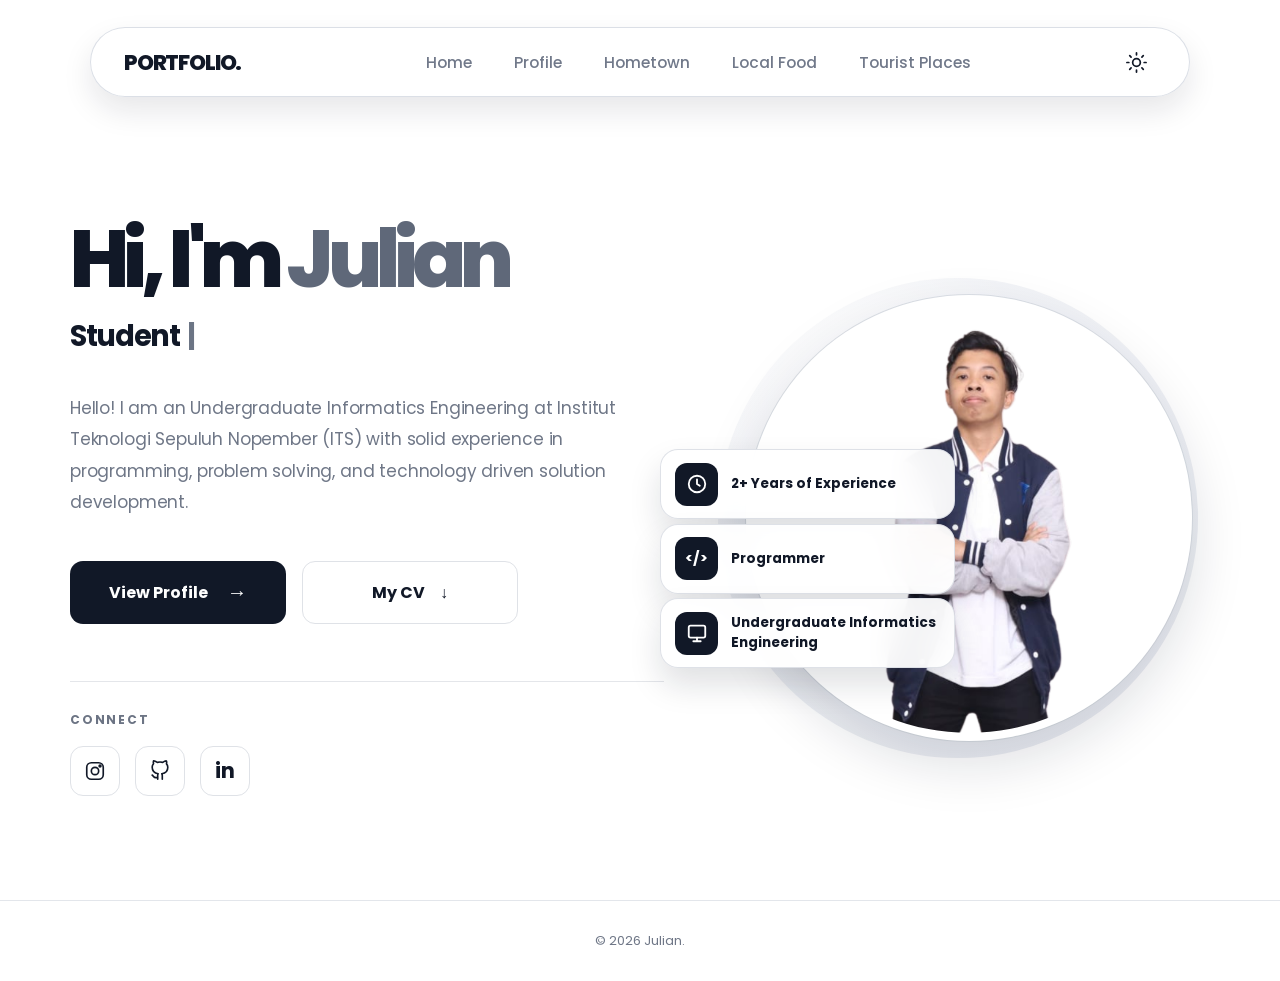
==== semester-3/pweb/quiz1/index.html @ 06d3823d "rev: delete folder" ====
<!DOCTYPE html>
<html lang="id">
<head>
    <meta charset="UTF-8">
    <meta name="viewport" content="width=device-width, initial-scale=1.0">
    <title>Julian | Homepage</title>
    <link rel="preconnect" href="https://fonts.googleapis.com">
    <link rel="preconnect" href="https://fonts.gstatic.com" crossorigin>
    <link href="https://fonts.googleapis.com/css2?family=Poppins:wght@400;500;600;700;800&display=swap" rel="stylesheet">
    <link rel="stylesheet" href="style.css">
</head>

<body>

<header class="site-header">
    <nav class="navbar">
        <a href="/quiz1/" class="brand">PORTFOLIO.</a>

        <div class="nav-links" id="navLinks">
            <a href="index.html" class="nav-link">Home</a>
            <a href="profile.html" class="nav-link">Profile</a>
            <a href="hometown.html" class="nav-link">Hometown</a>
            <a href="food.html" class="nav-link">Local Food</a>
            <a href="tourist.html" class="nav-link">Tourist Places</a>
        </div>

        <button class="theme-button" id="themeButton" aria-label="Ubah tema">
            <svg class="sun-icon" viewBox="0 0 24 24">
                <circle cx="12" cy="12" r="4"></circle>
                <path d="M12 2v2M12 20v2M4.93 4.93l1.42 1.42M17.65 17.65l1.42 1.42M2 12h2M20 12h2M4.93 19.07l1.42-1.42M17.65 6.35l1.42-1.42"></path>
            </svg>
        </button>

        <button class="hamburger" id="hamburger" aria-label="Buka menu">
            <span></span>
            <span></span>
            <span></span>
        </button>
    </nav>
</header>

<main>
    <section class="hero" id="home">
        <div class="hero-inner">
            <div class="hero-copy">
                <h1>
                    Hi, I'm <span>Julian</span>
                </h1>

                <div class="role-line">
                    <span id="typedRole"></span>
                    <span class="typing-cursor">|</span>
                </div>

                <p class="intro">
                    Hello! I am an Undergraduate Informatics Engineering at Institut Teknologi Sepuluh Nopember (ITS)
                    with solid experience in programming, problem solving, and technology driven solution development.
                </p>

                <div class="hero-actions">
                    <a href="profile.html" class="button primary">
                        <span>View Profile</span>
                        <span class="arrow">→</span>
                    </a>

                    <a href="https://drive.google.com/uc?export=download&id=1YQqfUahk7hrCaoN_8ORYMqxEIJFrypix" class="button secondary">
                        <span>My CV</span>
                        <span>↓</span>
                    </a>

                </div>
                <div class="connect">
                    <div class="connect-line"></div>
                    <p>CONNECT</p>
                    <div class="socials">
                        <a href="https://instagram.com/juliandc__"
                           aria-label="Instagram"
                           class="social">
                            <svg viewBox="0 0 24 24">
                                <rect x="3" y="3" width="18" height="18" rx="5"></rect>
                                <circle cx="12" cy="12" r="4"></circle>
                                <circle cx="17.5" cy="6.5" r="1"></circle>
                            </svg>
                        </a>

                        <a href="https://github.com/juliandacp"
                           aria-label="GitHub"
                           class="social">
                            <svg viewBox="0 0 24 24">
                                <path d="M9 19c-4 1.3-4-2-5.5-2.5M14.5 21v-3.5c0-1 .1-1.5-.5-2.5 3.2-.35 6.5-1.55 6.5-7a5.45 5.45 0 0 0-1.45-3.8A5.05 5.05 0 0 0 19 1.1S17.8.7 15 2.55a13.6 13.6 0 0 0-6 0C6.2.7 5 .95 5 .95a5.05 5.05 0 0 0-.05 3.1A5.45 5.45 0 0 0 3.5 8c0 5.4 3.3 6.6 6.5 7-.6.8-.6 1.5-.5 2.5V21"></path>
                            </svg>
                        </a>

                        <a href="https:/linkedin.com/in/juliandacp"
                           aria-label="LinkedIn"
                           class="social linkedin">in
                        </a>
                    </div>
                </div>
            </div>

            <div class="hero-art">
                <div class="glow-circle"></div>
                <div class="portrait-ring">
                    <img src="assets/profile.png" alt="Julianda Caesar Prakoso">
                </div>

                <div class="floating-info info-one">
                    <div class="info-icon clock">
                        <svg viewBox="0 0 24 24">
                            <circle cx="12" cy="12" r="9"></circle>
                            <path d="M12 7v5l3 2"></path>
                        </svg>
                    </div>
                    <span> 2+ Years of Experience </span>
                </div>

                <div class="floating-info info-two">
                    <div class="info-icon code"> &lt;/&gt; </div>
                    <span> Programmer </span>
                </div>

                <div class="floating-info info-three">
                    <div class="info-icon monitor">
                        <svg viewBox="0 0 24 24">
                            <rect x="3" y="4" width="18" height="13" rx="2"></rect>
                            <path d="M8 21h8M12 17v4"></path>
                        </svg>
                    </div>
                    <span> Undergraduate Informatics Engineering </span>
                </div>
            </div>
        </div>
    </section>
</main>

<footer>
    © <span id="year"></span> Julian.
</footer>

<script src="script.js"></script>

</body>
</html>
---- semester-3/pweb/quiz1/style.css ----
* {
    margin: 0;
    padding: 0;
    box-sizing: border-box;
}

:root {
    --bg: #ffffff;
    --text: #111827;
    --muted: #6f7787;
    --soft: #f7f8fa;
    --border: #e3e6eb;
    --nav-bg: rgba(255, 255, 255, 0.9);
    --shadow: 0 18px 38px rgba(15, 23, 42, 0.12);
}

body.dark {
    --bg: #090d18;
    --text: #f4f6fb;
    --muted: #a1a9ba;
    --soft: #101727;
    --border: #263149;
    --nav-bg: rgba(15, 23, 42, 0.9);
}

html {
    scroll-behavior: smooth;
    font-size: 62.5%;
}

body {
    min-width: 320px;
    overflow-x: hidden;
    background: var(--bg);
    color: var(--text);
    font-family: "Poppins", sans-serif;
    font-size: 1.6rem;
}

a {
    color: inherit;
    text-decoration: none;
}

button {
    font-family: inherit;
}

/* Navbar */
.site-header {
    position: fixed;
    top: 0;
    left: 0;
    z-index: 9999;
    width: 100%;
    padding-top: 2.7rem;
}

.site-header::before {
    content: "";
    position: absolute;
    top: 0;
    left: 0;
    width: 100%;
    height: 90px;
    background: var(--bg);
    z-index: -1;
}

.navbar {
    width: min(1100px, calc(100% - 80px));
    height: 70px;
    margin: auto;
    padding: 0 33px;
    display: flex;
    align-items: center;
    justify-content: space-between;
    background: var(--nav-bg);
    border: 1px solid rgba(218, 222, 229, 0.95);
    border-radius: 40px;
    box-shadow: 0 14px 30px rgba(15, 23, 42, 0.1);
    backdrop-filter: blur(16px);
}

body.dark .navbar {
    border-color: var(--border);
}

.brand {
    font-size: 2.15rem;
    font-weight: 800;
    letter-spacing: -0.055em;
}

.nav-links {
    display: flex;
    align-items: center;
    gap: 4.2rem;
    margin-left: 4rem;
}

.nav-link {
    position: relative;
    color: #71798a;
    font-size: 1.55rem;
    font-weight: 500;

    transition: 0.25s ease;
}

.nav-link:hover,
.nav-link.active {
    color: var(--text);
    font-weight: 700;
}

.theme-button {
    width: 40px;
    height: 40px;
    display: grid;
    place-items: center;
    border: 0;
    background: transparent;
    color: var(--text);

    cursor: pointer;
}

.theme-button svg {
    width: 23px;
    height: 23px;
    fill: none;
    stroke: currentColor;
    stroke-width: 1.8;
    stroke-linecap: round;
}

.hamburger {
    display: none;
    width: 40px;
    height: 40px;
    padding: 8px;
    background: transparent;
    border: 0;

    cursor: pointer;
}

.hamburger span {
    display: block;
    height: 2px;
    margin: 5px 0;
    background: var(--text);
    border-radius: 2px;
}

/* Hero */
.hero {
    min-height: 100vh;
    padding-top: 13.5rem;
    display: flex;
    align-items: center;
}

.hero-inner {
    width: min(1280px, calc(100% - 80px));
    min-height: 650px;

    margin: 0 auto;

    display: grid;
    grid-template-columns: 52% 48%;
    align-items: center;
}

.hero-copy {
    position: relative;
    z-index: 5;

    padding-left: 30px;
    margin-top: -2rem;
}

.hero-copy h1 {
    font-size: clamp(5.7rem, 6.4vw, 8rem);
    line-height: 1.02;
    letter-spacing: -0.075em;
    font-weight: 800;
    white-space: nowrap;
}

.hero-copy h1 span {
    color: #5f6879;
}

.role-line {
    min-height: 4.7rem;
    margin-top: 1.8rem;
    font-size: 2.9rem;
    line-height: 1.2;
    font-weight: 700;
    letter-spacing: -0.045em;
}

.typing-cursor {
    margin-left: 2px;
    color: #6c7585;
    animation: blink 0.75s steps(1) infinite;
}

@keyframes blink {
    50% {
        opacity: 0;
    }
}

.intro {
    max-width: 610px;
    margin-top: 2.7rem;
    color: var(--muted);
    font-size: 1.7rem;
    line-height: 1.85;
    letter-spacing: -0.01em;
}

.hero-actions {
    display: flex;
    gap: 1.6rem;
    margin-top: 4.2rem;
}

.button {
    min-width: 216px;
    height: 63px;
    padding: 0 29px;
    display: inline-flex;
    align-items: center;
    justify-content: center;
    gap: 15px;
    border-radius: 13px;
    font-size: 1.6rem;
    font-weight: 700;
    transition:
        transform 0.25s ease,
        box-shadow 0.25s ease,
        background 0.25s ease;
}

.button:hover {
    transform: translateY(-3px);
    box-shadow: var(--shadow);
}

.button.primary {
    color: #ffffff;
    background: #111827;
}

body.dark .button.primary {
    color: #111827;
    background: #ffffff;
}

.button.secondary {
    color: var(--text);
    background: var(--bg);
    border: 1px solid #dfe2e7;
}

body.dark .button.secondary {
    border-color: var(--border);
}

.arrow {
    margin-left: 4px;
    font-size: 2rem;
    font-weight: 400;
}

/* Social */
.connect {
    width: 595px;
    max-width: 100%;
    margin-top: 5.7rem;
}

.connect-line {
    height: 1px;
    margin-bottom: 2.9rem;
    background: #e4e6ea;
}

body.dark .connect-line {
    background: var(--border);
}

.connect p {
    color: #6c7484;
    font-size: 1.2rem;
    font-weight: 700;
    letter-spacing: 0.15em;
}

.socials {
    display: flex;
    gap: 1.5rem;
    margin-top: 1.7rem;
}

.social {
    width: 50px;
    height: 50px;
    display: grid;
    place-items: center;
    color: var(--text);
    border: 1px solid #dfe2e7;
    border-radius: 13px;
    transition: 0.25s ease;
}

body.dark .social {
    border-color: var(--border);
}

.social:hover {
    color: #ffffff;
    background: #111827;
    transform: translateY(-3px);
}

body.dark .social:hover {
    color: #111827;
    background: #ffffff;
}

.social svg {
    width: 22px;
    height: 22px;
    fill: none;
    stroke: currentColor;
    stroke-width: 1.8;
    stroke-linecap: round;
    stroke-linejoin: round;
}

.social.linkedin {
    font-size: 2.1rem;
    font-weight: 700;
}

/* Hero Image */
.hero-art {
    position: relative;
    width: 100%;
    height: 620px;
}

.glow-circle {
    position: absolute;
    top: 50%;
    left: 51%;
    width: 480px;
    height: 480px;
    transform: translate(-50%, -50%);
    border-radius: 50%;
    background:
        radial-gradient(
            circle at 30% 24%,
            rgba(255, 255, 255, 0.95),
            transparent 36%
        ),
        linear-gradient(145deg, #f6f7fa 0%, #e8ebf1 100%);
}

body.dark .glow-circle {
    background:
        radial-gradient(
            circle at 30% 24%,
            rgba(255, 255, 255, 0.12),
            transparent 36%
        ),
        linear-gradient(145deg, #1a2439 0%, #101827 100%);
}

.portrait-ring {
    position: absolute;
    top: 50%;
    left: 53%;
    z-index: 2;
    width: 446px;
    height: 446px;
    padding: 8px;
    transform: translate(-50%, -50%);
    background: #ffffff;
    border-radius: 50%;
    box-shadow:
        0 22px 55px rgba(15, 23, 42, 0.14),
        0 0 0 1px rgba(216, 220, 227, 0.8);
    overflow: hidden;
}

.portrait-ring img {
    width: 100%;
    height: 100%;
    display: block;
    object-fit: cover;
    border-radius: 50%;
}

/* Floating Info */
.floating-info {
    position: absolute;
    left: -4px;
    z-index: 5;
    width: 295px;
    min-height: 70px;
    padding: 9px 14px;
    display: flex;
    align-items: center;
    gap: 13px;
    background: rgba(255, 255, 255, 0.94);
    border: 1px solid rgba(221, 224, 230, 0.95);
    border-radius: 18px;
    box-shadow: 0 17px 32px rgba(15, 23, 42, 0.13);
    backdrop-filter: blur(15px);
    font-size: 1.35rem;
    font-weight: 700;
    animation: floatCard 4s ease-in-out infinite;
}

body.dark .floating-info {
    background: rgba(17, 24, 39, 0.94);
    border-color: var(--border);
}

.info-one {
    top: 39%;
}

.info-two {
    top: 51%;
    animation-delay: 0.35s;
}

.info-three {
    top: 63%;
    animation-delay: 0.7s;
}

.info-icon {
    flex: 0 0 43px;
    width: 43px;
    height: 43px;
    display: grid;
    place-items: center;
    color: #ffffff;
    background: #111827;
    border-radius: 12px;
    font-size: 1.45rem;
    font-weight: 700;
}

body.dark .info-icon {
    color: #111827;
    background: #ffffff;
}

.info-icon svg {
    width: 22px;
    height: 22px;
    fill: none;
    stroke: currentColor;
    stroke-width: 2;
    stroke-linecap: round;
    stroke-linejoin: round;
}

@keyframes floatCard {
    0%,
    100% {
        transform: translateY(0);
    }

    50% {
        transform: translateY(-5px);
    }
}

/* General Section */
.section {
    padding: 12rem 0;
}

.section-inner {
    width: min(1120px, calc(100% - 48px));
    margin: auto;
}

.section-label {
    margin-bottom: 1rem;
    color: #7a8291;
    font-size: 1.2rem;
    font-weight: 700;
    letter-spacing: 0.15em;
}

.section h2 {
    margin-bottom: 5rem;
    font-size: clamp(4rem, 5vw, 5.8rem);
    line-height: 1.05;
    letter-spacing: -0.065em;
}

/* Page */
.page-section {
    padding-top: 16rem;
    padding-bottom: 5rem;
}

.page-title {
    margin-bottom: 2.5rem;
    font-size: clamp(5rem, 7vw, 8rem);
    line-height: 1;
    letter-spacing: -0.07em;
    font-weight: 800;
}

.page-intro {
    max-width: 950px;
    margin-bottom: 6rem;
    color: var(--muted);
    font-size: 1.7rem;
    line-height: 1.9;
}

.page-intro p {
    margin-bottom: 2rem;
}

.page-intro p:last-child {
    margin-bottom: 0;
}

/* Experience */
.experience {
    background: var(--soft);
}

.timeline {
    max-width: 850px;
    padding-left: 4rem;
    border-left: 1px solid var(--border);
}

.timeline-item {
    position: relative;
    padding-bottom: 5rem;
}

.timeline-item:last-child {
    padding-bottom: 0;
}

.timeline-item::before {
    content: "";
    position: absolute;
    left: -4.55rem;
    top: 5px;
    width: 12px;
    height: 12px;
    background: #3e4fa9;
    border: 4px solid var(--soft);
    border-radius: 50%;
}

.timeline-date {
    color: #4857a4;
    font-size: 1.25rem;
    font-weight: 700;
}

.timeline-item h3 {
    margin-top: 0.6rem;
    font-size: 2.4rem;
}

.timeline-item h4 {
    margin: 0.3rem 0 1rem;
    color: var(--muted);
}

.timeline-item p {
    color: var(--muted);
    line-height: 1.8;
}

/* Hometown */
.hometown-feature {
    display: grid;
    grid-template-columns: 1fr 1fr;
    gap: 5rem;
    align-items: center;
    margin-bottom: 5rem;
}

.hometown-visual {
    width: 100%;
    height: 720px;
    overflow: hidden;
    border: 1px solid var(--border);
    border-radius: 25px;
    box-shadow: var(--shadow);
}

.hometown-visual img {
    width: 100%;
    height: 100%;
    display: block;
    object-fit: cover;
}

.hometown-content h2 {
    margin: 1rem 0 2rem;
    font-size: 4rem;
    line-height: 1.1;
    letter-spacing: -0.06em;
}

.hometown-content p {
    margin-bottom: 1.5rem;
    color: var(--muted);
    line-height: 1.8;
}

.mini-label {
    color: #7a8291;
    font-size: 1.1rem;
    font-weight: 700;
    letter-spacing: 0.15em;
}

/* Food & Tourist */
.food-grid,
.tourist-grid {
    display: grid;
    grid-template-columns: repeat(3, 1fr);
    gap: 2rem;
}

.food-card,
.tourist-card {
    overflow: hidden;
    background: var(--soft);
    border: 1px solid var(--border);
    border-radius: 24px;
    transition: 0.3s ease;
}

.food-card:hover,
.tourist-card:hover {
    transform: translateY(-7px);
    box-shadow: var(--shadow);
}

.food-card img,
.tourist-card img {
    width: 100%;
    height: 260px;
    display: block;
    object-fit: cover;
}

.tourist-card img {
    transition: transform 0.4s ease;
}

.tourist-card:hover img {
    transform: scale(1.05);
}

.food-card-content,
.tourist-content {
    min-height: 90px;
    padding: 1.5rem;
    display: flex;
    flex-direction: column;
    align-items: center;
    justify-content: center;
    text-align: center;
}

.food-card-content h2,
.tourist-content h2 {
    margin: 0;
    text-align: center;
    font-size: 2.2rem;
    letter-spacing: -0.04em;
}

.tourist-location {
    margin-top: 0.5rem;
    color: var(--muted);
    font-size: 1.25rem;
    line-height: 1.4;
    text-align: center;
}

/* Footer */
footer {
    padding: 3rem;
    color: var(--muted);
    font-size: 1.3rem;
    text-align: center;
    border-top: 1px solid var(--border);
}

/* Tablet */
@media (max-width: 1100px) {
    .hero-inner {
        width: min(100% - 50px, 1100px);
        grid-template-columns: 1fr 1fr;
    }
    .hero-copy {
        padding-left: 0;
    }
    .hero-copy h1 {
        font-size: 5.8rem;
    }
    .role-line {
        font-size: 2.5rem;
    }
    .portrait-ring {
        width: 390px;
        height: 390px;
    }
    .glow-circle {
        width: 420px;
        height: 420px;
    }
    .floating-info {
        left: -20px;
        width: 270px;
    }
}

/* Mobile*/
@media (max-width: 850px) {
    .site-header {
        padding-top: 1.5rem;
    }
    .navbar {
        width: calc(100% - 30px);
        height: 62px;
        padding: 0 22px;
    }
    .nav-links {
        position: absolute;
        top: 75px;
        left: 15px;
        right: 15px;
        display: none;
        flex-direction: column;
        align-items: stretch;
        gap: 0.4rem;
        padding: 15px;
        margin: 0;
        background: var(--nav-bg);
        border: 1px solid var(--border);
        border-radius: 20px;
        box-shadow: var(--shadow);
        backdrop-filter: blur(15px);
    }
    .nav-links.open {
        display: flex;
    }
    .nav-link {
        padding: 12px 15px;
    }
    .hamburger {
        display: block;
    }
    .theme-button {
        margin-left: auto;
        margin-right: 6px;
    }

    /* Hero */
    .hero {
        padding-top: 10rem;
    }
    .hero-inner {
        width: min(100% - 34px, 700px);
        display: flex;
        flex-direction: column;
    }
    .hero-copy {
        width: 100%;
        margin-top: 0;
        text-align: center;
    }
    .hero-copy h1 {
        font-size: clamp(4.7rem, 11vw, 6.8rem);
    }
    .role-line {
        font-size: 2.4rem;
    }
    .intro {
        margin-left: auto;
        margin-right: auto;
    }
    .hero-actions {
        justify-content: center;
    }
    .connect {
        margin-left: auto;
        margin-right: auto;
        text-align: left;
    }

    /* Hero image */
    .hero-art {
        width: min(100%, 600px);
        height: 510px;
        margin-top: 2rem;
    }
    .portrait-ring {
        left: 58%;
        width: 350px;
        height: 350px;
    }
    .glow-circle {
        left: 58%;
        width: 380px;
        height: 380px;
    }
    .floating-info {
        left: 0;
        width: 270px;
    }
    .info-one {
        top: 28%;
    }
    .info-two {
        top: 43%;
    }
    .info-three {
        top: 58%;
    }

    /* Pages */
    .page-section {
        padding-top: 13rem;
    }
    .hometown-feature {
        grid-template-columns: 1fr;
    }
    .hometown-visual {
        height: 500px;
    }
    .food-grid,
    .tourist-grid {
        grid-template-columns: repeat(2, 1fr);
    }
    .contact-box {
        flex-direction: column;
        align-items: flex-start;
    }
}

/* Small Mobile */
@media (max-width: 550px) {
    .hero-copy h1 {
        font-size: 4.3rem;
    }
    .role-line {
        font-size: 2rem;
    }
    .intro,
    .page-intro {
        font-size: 1.45rem;
    }
    .hero-actions {
        flex-direction: column;
    }
    .button {
        width: 100%;
    }
    .hero-art {
        height: 440px;
    }
    .portrait-ring {
        left: 60%;
        width: 275px;
        height: 275px;
    }
    .glow-circle {
        left: 60%;
        width: 300px;
        height: 300px;
    }
    .floating-info {
        width: 230px;
        min-height: 62px;
        font-size: 1.05rem;
    }
    .info-icon {
        flex-basis: 38px;
        width: 38px;
        height: 38px;
    }
    .info-one {
        top: 22%;
        left: -4px;
    }
    .info-two {
        top: 39%;
        left: -4px;
    }
    .info-three {
        top: 56%;
        left: -4px;
    }

    /* Pages */
    .section {
        padding: 9rem 0;
    }
    .page-section {
        padding-top: 12rem;
        padding-bottom: 7rem;
    }
    .page-title {
        font-size: 4.5rem;
    }
    .hometown-visual {
        height: 320px;
    }
    .hometown-content h2 {
        font-size: 3.5rem;
    }
    .food-grid,
    .tourist-grid {
        grid-template-columns: repeat(2, 1fr);
        gap: 1.2rem;
    }
    .food-card img,
    .tourist-card img {
        height: 180px;
    }
    .food-card-content,
    .tourist-content {
        padding: 1.5rem;
    }
    .food-card-content h2,
    .tourist-content h2 {
        font-size: 1.6rem;
    }
}
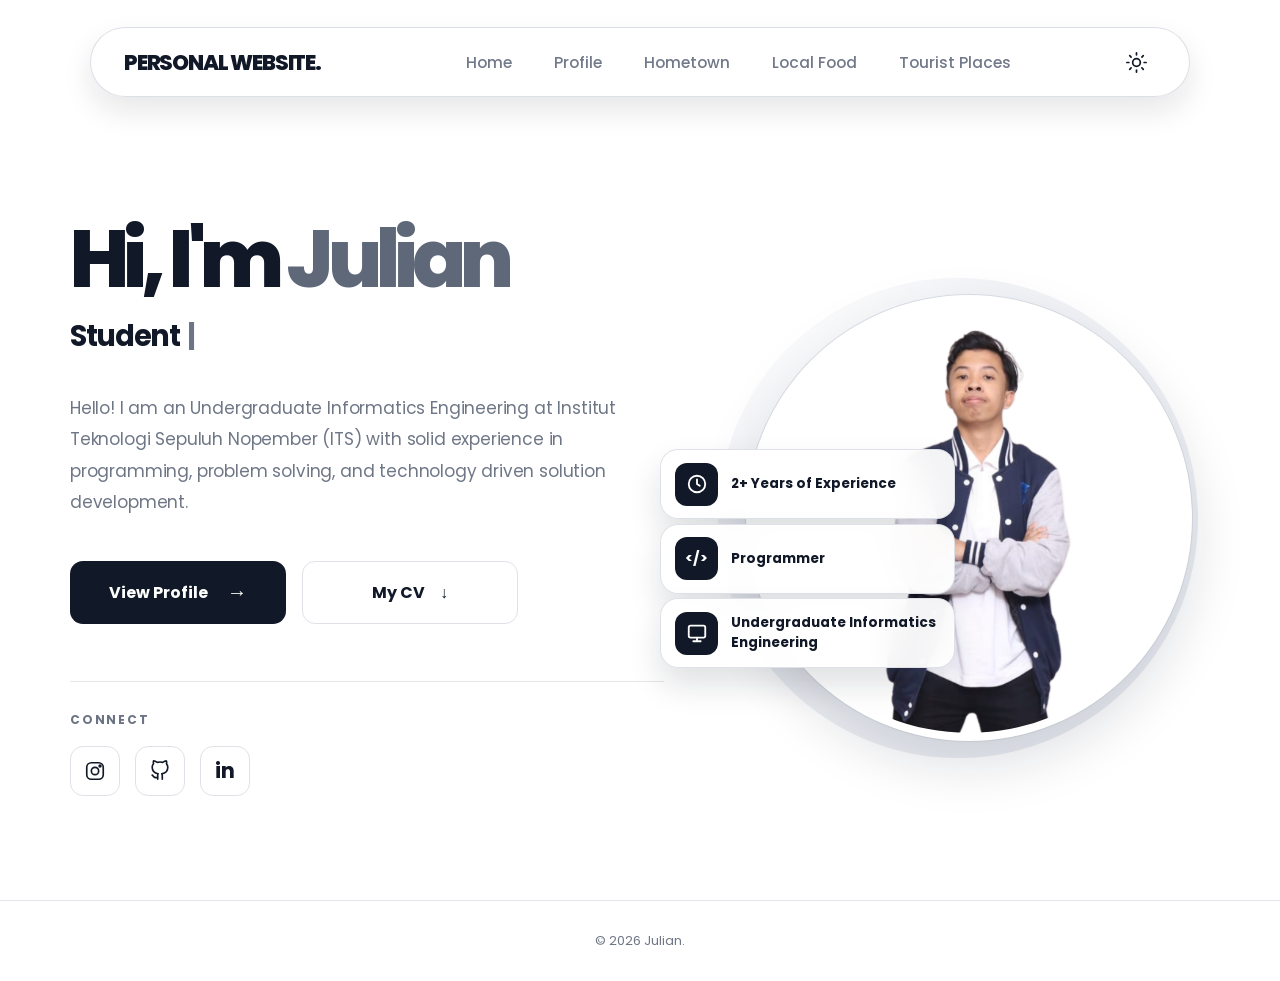
==== commit 4ebcad61: "push: project pweb" ====
--- a/semester-3/pweb/quiz1/index.html
+++ b/semester-3/pweb/quiz1/index.html
@@ -14,14 +14,14 @@
 
 <header class="site-header">
     <nav class="navbar">
-        <a href="/quiz1/" class="brand">PORTFOLIO.</a>
+        <a href="/quiz1/" class="brand">PERSONAL WEBSITE.</a>
 
         <div class="nav-links" id="navLinks">
-            <a href="index.html" class="nav-link">Home</a>
-            <a href="profile.html" class="nav-link">Profile</a>
-            <a href="hometown.html" class="nav-link">Hometown</a>
-            <a href="food.html" class="nav-link">Local Food</a>
-            <a href="tourist.html" class="nav-link">Tourist Places</a>
+            <a href="/quiz1/" class="nav-link">Home</a>
+            <a href="/quiz1/profile" class="nav-link">Profile</a>
+            <a href="/quiz1/hometown" class="nav-link">Hometown</a>
+            <a href="/quiz1/food" class="nav-link">Local Food</a>
+            <a href="/quiz1/tourist" class="nav-link">Tourist Places</a>
         </div>
 
         <button class="theme-button" id="themeButton" aria-label="Ubah tema">
@@ -58,7 +58,7 @@
                 </p>
 
                 <div class="hero-actions">
-                    <a href="profile.html" class="button primary">
+                    <a href="/quiz1/profile" class="button primary">
                         <span>View Profile</span>
                         <span class="arrow">→</span>
                     </a>
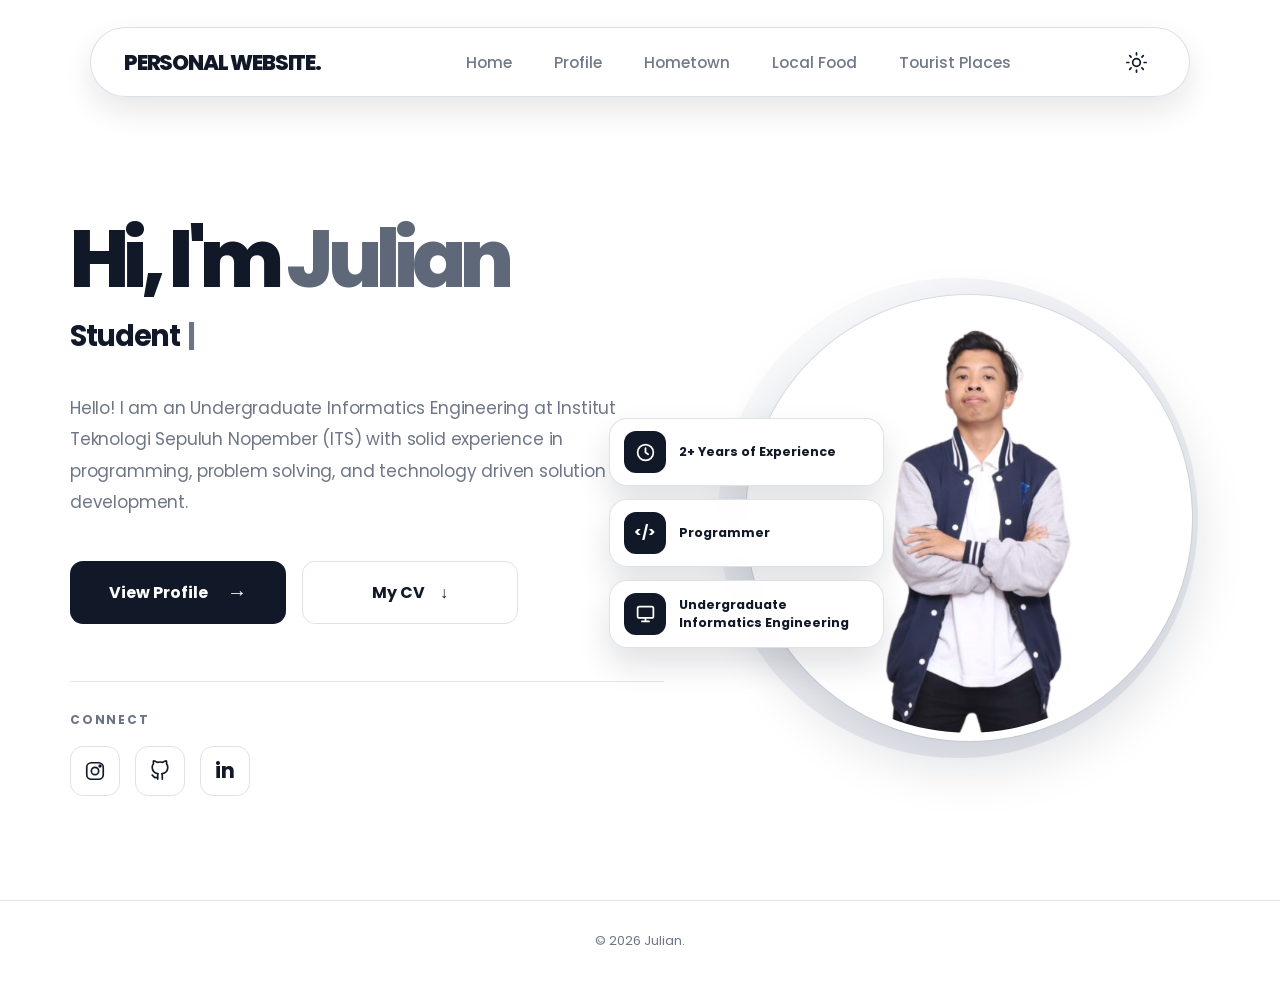
==== commit 6b4b6856: "rev: homepage" ====
--- a/semester-3/pweb/quiz1/index.html
+++ b/semester-3/pweb/quiz1/index.html
@@ -91,7 +91,7 @@
                             </svg>
                         </a>
 
-                        <a href="https:/linkedin.com/in/juliandacp"
+                        <a href="https://linkedin.com/in/juliandacp"
                            aria-label="LinkedIn"
                            class="social linkedin">in
                         </a>
--- a/semester-3/pweb/quiz1/style.css
+++ b/semester-3/pweb/quiz1/style.css
@@ -410,53 +410,53 @@
 /* Floating Info */
 .floating-info {
     position: absolute;
-    left: -4px;
     z-index: 5;
-    width: 295px;
-    min-height: 70px;
-    padding: 9px 14px;
+    left: -55px;
+    width: 275px;
+    min-height: 68px;
+    padding: 8px 14px;
     display: flex;
     align-items: center;
     gap: 13px;
-    background: rgba(255, 255, 255, 0.94);
+    background: rgba(255, 255, 255, 0.95);
     border: 1px solid rgba(221, 224, 230, 0.95);
     border-radius: 18px;
     box-shadow: 0 17px 32px rgba(15, 23, 42, 0.13);
     backdrop-filter: blur(15px);
-    font-size: 1.35rem;
+    font-size: 1.25rem;
     font-weight: 700;
     animation: floatCard 4s ease-in-out infinite;
 }
 
 body.dark .floating-info {
-    background: rgba(17, 24, 39, 0.94);
+    background: rgba(17, 24, 39, 0.95);
     border-color: var(--border);
 }
 
 .info-one {
-    top: 39%;
+    top: 34%;
 }
 
 .info-two {
-    top: 51%;
+    top: 47%;
     animation-delay: 0.35s;
 }
 
 .info-three {
-    top: 63%;
+    top: 60%;
     animation-delay: 0.7s;
 }
 
 .info-icon {
-    flex: 0 0 43px;
-    width: 43px;
-    height: 43px;
+    flex: 0 0 42px;
+    width: 42px;
+    height: 42px;
     display: grid;
     place-items: center;
     color: #ffffff;
     background: #111827;
     border-radius: 12px;
-    font-size: 1.45rem;
+    font-size: 1.4rem;
     font-weight: 700;
 }
 
@@ -466,8 +466,8 @@
 }
 
 .info-icon svg {
-    width: 22px;
-    height: 22px;
+    width: 21px;
+    height: 21px;
     fill: none;
     stroke: currentColor;
     stroke-width: 2;
@@ -480,7 +480,6 @@
     100% {
         transform: translateY(0);
     }
-
     50% {
         transform: translateY(-5px);
     }
@@ -738,8 +737,19 @@
         height: 420px;
     }
     .floating-info {
-        left: -20px;
-        width: 270px;
+    left: -45px;
+    width: 255px;
+    min-height: 66px;
+    font-size: 1.15rem;
+    }
+    .info-one {
+        top: 34%;
+    }
+    .info-two {
+        top: 47%;
+    }
+    .info-three {
+        top: 60%;
     }
 }
 
@@ -834,17 +844,22 @@
         height: 380px;
     }
     .floating-info {
-        left: 0;
-        width: 270px;
-    }
+    left: -8px;
+    width: 245px;
+    min-height: 62px;
+    font-size: 1.05rem;
+    }
+
     .info-one {
-        top: 28%;
-    }
+        top: 30%;
+    }
+
     .info-two {
-        top: 43%;
-    }
+        top: 45%;
+    }
+
     .info-three {
-        top: 58%;
+        top: 60%;
     }
 
     /* Pages */
@@ -899,29 +914,31 @@
         height: 300px;
     }
     .floating-info {
-        width: 230px;
-        min-height: 62px;
-        font-size: 1.05rem;
+        left: -4px;
+
+        width: 225px;
+        min-height: 60px;
+
+        padding: 7px 11px;
+
+        font-size: 1rem;
     }
     .info-icon {
-        flex-basis: 38px;
-        width: 38px;
-        height: 38px;
+        flex-basis: 37px;
+        width: 37px;
+        height: 37px;
+
+        border-radius: 11px;
     }
     .info-one {
-        top: 22%;
-        left: -4px;
+        top: 28%;
     }
     .info-two {
-        top: 39%;
-        left: -4px;
+        top: 44%;
     }
     .info-three {
-        top: 56%;
-        left: -4px;
-    }
-
-    /* Pages */
+        top: 60%;
+    }
     .section {
         padding: 9rem 0;
     }
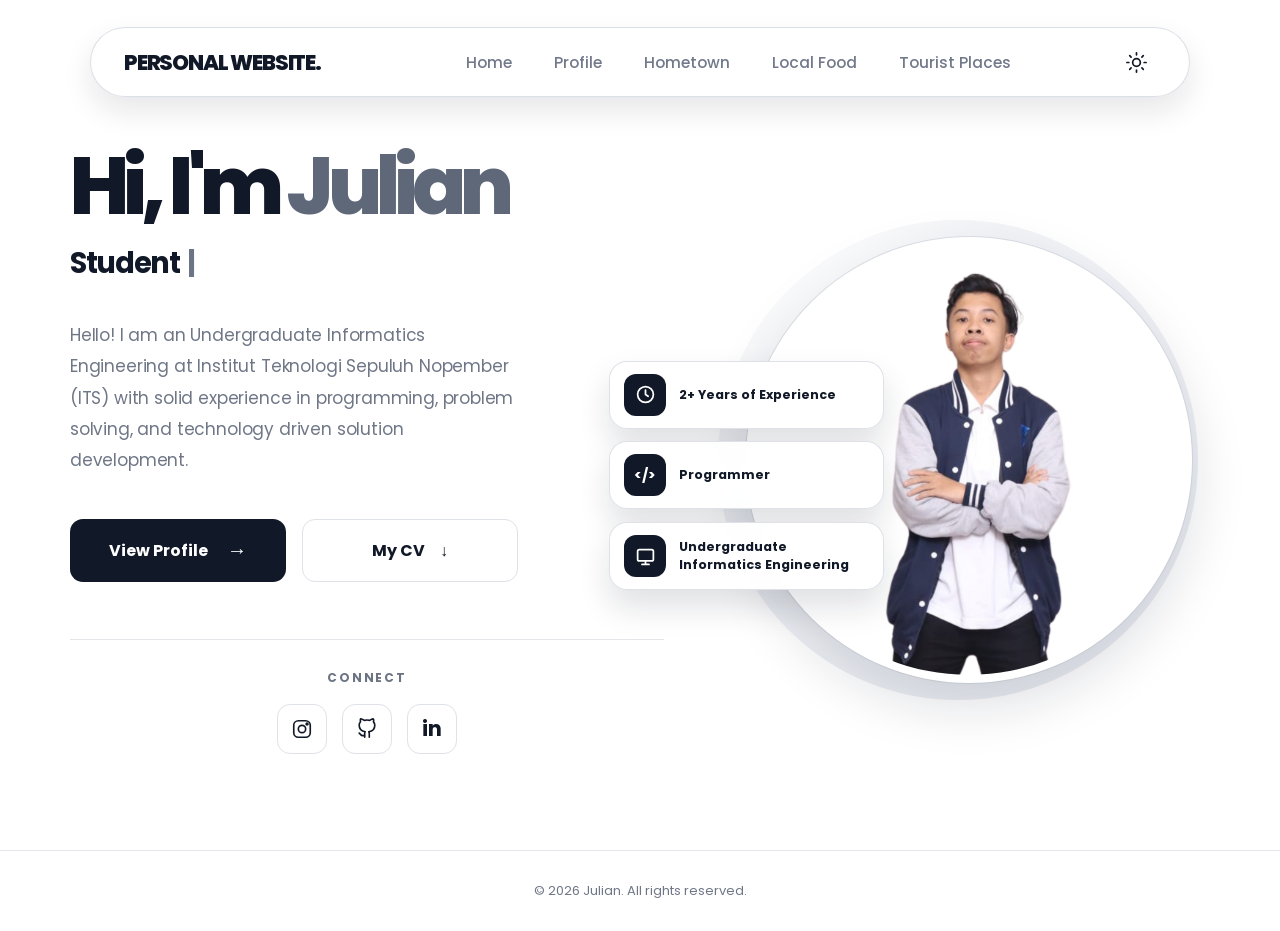
==== commit 883514d0: "push: add food description & footer" ====
--- a/semester-3/pweb/quiz1/index.html
+++ b/semester-3/pweb/quiz1/index.html
@@ -100,9 +100,11 @@
             </div>
 
             <div class="hero-art">
-                <div class="glow-circle"></div>
-                <div class="portrait-ring">
-                    <img src="assets/profile.png" alt="Julianda Caesar Prakoso">
+                <div class="portrait-stage">
+                    <div class="glow-circle"></div>
+                    <div class="portrait-ring">
+                        <img src="assets/profile.png" alt="Julianda Caesar Prakoso">
+                    </div>
                 </div>
 
                 <div class="floating-info info-one">
@@ -135,7 +137,7 @@
 </main>
 
 <footer>
-    © <span id="year"></span> Julian.
+    © <span id="year"></span> Julian. All rights reserved.
 </footer>
 
 <script src="script.js"></script>
--- a/semester-3/pweb/quiz1/style.css
+++ b/semester-3/pweb/quiz1/style.css
@@ -30,11 +30,18 @@
 
 body {
     min-width: 320px;
+    min-height: 100vh;
     overflow-x: hidden;
     background: var(--bg);
     color: var(--text);
     font-family: "Poppins", sans-serif;
     font-size: 1.6rem;
+    display: flex;
+    flex-direction: column;
+}
+
+main {
+    flex: 1;
 }
 
 a {
@@ -45,6 +52,7 @@
 button {
     font-family: inherit;
 }
+
 
 /* Navbar */
 .site-header {
@@ -61,16 +69,16 @@
     position: absolute;
     top: 0;
     left: 0;
+    z-index: -1;
     width: 100%;
     height: 90px;
     background: var(--bg);
-    z-index: -1;
 }
 
 .navbar {
     width: min(1100px, calc(100% - 80px));
     height: 70px;
-    margin: auto;
+    margin: 0 auto;
     padding: 0 33px;
     display: flex;
     align-items: center;
@@ -87,6 +95,7 @@
 }
 
 .brand {
+    flex-shrink: 0;
     font-size: 2.15rem;
     font-weight: 800;
     letter-spacing: -0.055em;
@@ -104,7 +113,7 @@
     color: #71798a;
     font-size: 1.55rem;
     font-weight: 500;
-
+    white-space: nowrap;
     transition: 0.25s ease;
 }
 
@@ -122,8 +131,8 @@
     border: 0;
     background: transparent;
     color: var(--text);
-
     cursor: pointer;
+    flex-shrink: 0;
 }
 
 .theme-button svg {
@@ -142,7 +151,6 @@
     padding: 8px;
     background: transparent;
     border: 0;
-
     cursor: pointer;
 }
 
@@ -154,20 +162,20 @@
     border-radius: 2px;
 }
 
-/* Hero */
+/* Home */
 .hero {
-    min-height: 100vh;
-    padding-top: 13.5rem;
+    position: relative;
+    min-height: calc(100vh - 9rem);
+    padding-top: 15rem;
+    padding-bottom: 8rem;
     display: flex;
-    align-items: center;
+    align-items: flex-start;
 }
 
 .hero-inner {
+    position: relative;
     width: min(1280px, calc(100% - 80px));
-    min-height: 650px;
-
     margin: 0 auto;
-
     display: grid;
     grid-template-columns: 52% 48%;
     align-items: center;
@@ -176,7 +184,6 @@
 .hero-copy {
     position: relative;
     z-index: 5;
-
     padding-left: 30px;
     margin-top: -2rem;
 }
@@ -193,6 +200,7 @@
     color: #5f6879;
 }
 
+/* Typing / Role */
 .role-line {
     min-height: 4.7rem;
     margin-top: 1.8rem;
@@ -205,6 +213,7 @@
 .typing-cursor {
     margin-left: 2px;
     color: #6c7585;
+
     animation: blink 0.75s steps(1) infinite;
 }
 
@@ -214,8 +223,9 @@
     }
 }
 
+/* Hero */
 .intro {
-    max-width: 610px;
+    max-width: 450px;
     margin-top: 2.7rem;
     color: var(--muted);
     font-size: 1.7rem;
@@ -273,20 +283,22 @@
 
 .arrow {
     margin-left: 4px;
+
     font-size: 2rem;
     font-weight: 400;
 }
 
-/* Social */
+/* Social Media */
 .connect {
-    width: 595px;
-    max-width: 100%;
+    width: min(595px, 100%);
     margin-top: 5.7rem;
+    text-align: center;
 }
 
 .connect-line {
+    width: 100%;
     height: 1px;
-    margin-bottom: 2.9rem;
+    margin: 0 auto 2.9rem;
     background: #e4e6ea;
 }
 
@@ -295,14 +307,18 @@
 }
 
 .connect p {
+    margin: 0;
     color: #6c7484;
     font-size: 1.2rem;
     font-weight: 700;
     letter-spacing: 0.15em;
+    text-align: center;
 }
 
 .socials {
     display: flex;
+    align-items: center;
+    justify-content: center;
     gap: 1.5rem;
     margin-top: 1.7rem;
 }
@@ -348,11 +364,15 @@
     font-weight: 700;
 }
 
-/* Hero Image */
 .hero-art {
     position: relative;
     width: 100%;
     height: 620px;
+}
+
+.portrait-stage {
+    position: absolute;
+    inset: 0;
 }
 
 .glow-circle {
@@ -369,7 +389,11 @@
             rgba(255, 255, 255, 0.95),
             transparent 36%
         ),
-        linear-gradient(145deg, #f6f7fa 0%, #e8ebf1 100%);
+        linear-gradient(
+            145deg,
+            #f6f7fa 0%,
+            #e8ebf1 100%
+        );
 }
 
 body.dark .glow-circle {
@@ -379,7 +403,11 @@
             rgba(255, 255, 255, 0.12),
             transparent 36%
         ),
-        linear-gradient(145deg, #1a2439 0%, #101827 100%);
+        linear-gradient(
+            145deg,
+            #1a2439 0%,
+            #101827 100%
+        );
 }
 
 .portrait-ring {
@@ -396,6 +424,7 @@
     box-shadow:
         0 22px 55px rgba(15, 23, 42, 0.14),
         0 0 0 1px rgba(216, 220, 227, 0.8);
+
     overflow: hidden;
 }
 
@@ -407,7 +436,7 @@
     border-radius: 50%;
 }
 
-/* Floating Info */
+/* Floating Information Cards*/
 .floating-info {
     position: absolute;
     z-index: 5;
@@ -477,12 +506,8 @@
 
 @keyframes floatCard {
     0%,
-    100% {
-        transform: translateY(0);
-    }
-    50% {
-        transform: translateY(-5px);
-    }
+    100% {transform: translateY(0);}
+    50% {transform: translateY(-5px);}
 }
 
 /* General Section */
@@ -492,7 +517,7 @@
 
 .section-inner {
     width: min(1120px, calc(100% - 48px));
-    margin: auto;
+    margin: 0 auto;
 }
 
 .section-label {
@@ -510,10 +535,10 @@
     letter-spacing: -0.065em;
 }
 
-/* Page */
+/* Page Section */
 .page-section {
     padding-top: 16rem;
-    padding-bottom: 5rem;
+    padding-bottom: 7rem;
 }
 
 .page-title {
@@ -638,6 +663,7 @@
     letter-spacing: 0.15em;
 }
 
+
 /* Food & Tourist */
 .food-grid,
 .tourist-grid {
@@ -704,6 +730,14 @@
     text-align: center;
 }
 
+.food-description {
+    margin-top: 0.8rem;
+    color: var(--muted);
+    font-size: 1.3rem;
+    line-height: 1.7;
+    text-align: justify;
+}
+
 /* Footer */
 footer {
     padding: 3rem;
@@ -713,56 +747,173 @@
     border-top: 1px solid var(--border);
 }
 
-/* Tablet */
-@media (max-width: 1100px) {
+/* Tablet / Dekstop Mode on Phone */
+@media (min-width: 851px) and (max-width: 1100px) {
+    .navbar {
+        width: calc(100% - 60px);
+        padding: 0 25px;
+    }
+
+    .nav-links {
+        gap: 2.5rem;
+        margin-left: 2rem;
+    }
+
+    .nav-link {
+        font-size: 1.4rem;
+    }
+
+    .brand {
+        font-size: 1.9rem;
+    }
+
+    .hero {
+        min-height: 100vh;
+        padding-top: 13rem;
+        padding-bottom: 6rem;
+        align-items: flex-start;
+    }
+
     .hero-inner {
-        width: min(100% - 50px, 1100px);
-        grid-template-columns: 1fr 1fr;
-    }
+        width: calc(100% - 60px);
+        min-height: 600px;
+        display: grid;
+        grid-template-columns: 52% 48%;
+        align-items: center;
+    }
+
     .hero-copy {
-        padding-left: 0;
-    }
+        width: 100%;
+        padding-left: 10px;
+        margin-top: 0;
+        text-align: left;
+    }
+
     .hero-copy h1 {
-        font-size: 5.8rem;
-    }
+        font-size: clamp(4.8rem, 6vw, 6.5rem);
+        line-height: 1.02;
+        white-space: nowrap;
+    }
+
     .role-line {
-        font-size: 2.5rem;
-    }
-    .portrait-ring {
+        min-height: 4.2rem;
+        margin-top: 1.5rem;
+        font-size: clamp(2.1rem, 3vw, 2.7rem);
+    }
+
+    .intro {
+        max-width: 450px;
+        margin-top: 2.3rem;
+        font-size: 1.5rem;
+        line-height: 1.8;
+    }
+
+    .hero-actions {
+        justify-content: flex-start;
+        margin-top: 3.5rem;
+    }
+
+    .button {
+        min-width: 190px;
+        height: 58px;
+        font-size: 1.45rem;
+    }
+
+    .connect {
+        width: 100%;
+        max-width: 560px;
+        margin: 4.8rem 0 0;
+        text-align: center;
+    }
+
+    .connect-line {
+        width: 100%;
+        margin-bottom: 2.5rem;
+    }
+
+    .connect p {
+        text-align: center;
+    }
+
+    .socials {
+        justify-content: center;
+    }
+
+    .hero-art {
+        width: 100%;
+        height: 560px;
+        margin: 0;
+    }
+
+    .glow-circle {
         width: 390px;
         height: 390px;
-    }
-    .glow-circle {
-        width: 420px;
-        height: 420px;
-    }
+        left: 52%;
+    }
+
+    .portrait-ring {
+        width: 360px;
+        height: 360px;
+        left: 53%;
+    }
+
     .floating-info {
-    left: -45px;
-    width: 255px;
-    min-height: 66px;
-    font-size: 1.15rem;
-    }
+        left: -5px;
+        width: 235px;
+        min-height: 60px;
+        font-size: 1rem;
+    }
+
     .info-one {
-        top: 34%;
-    }
+        top: 32%;
+    }
+
     .info-two {
         top: 47%;
     }
+
     .info-three {
-        top: 60%;
-    }
-}
-
-/* Mobile*/
+        top: 62%;
+    }
+
+    .section-inner {
+        width: min(100% - 48px, 1000px);
+    }
+
+    .page-section {
+        padding-top: 14rem;
+    }
+
+    .hometown-feature {
+        gap: 3rem;
+    }
+
+    .food-grid,
+    .tourist-grid {
+        gap: 1.5rem;
+    }
+}
+
+/* Mobile */
 @media (max-width: 850px) {
     .site-header {
         padding-top: 1.5rem;
     }
+
+    .site-header::before {
+        height: 75px;
+    }
+
     .navbar {
         width: calc(100% - 30px);
         height: 62px;
         padding: 0 22px;
     }
+
+    .brand {
+        font-size: 1.8rem;
+    }
+
     .nav-links {
         position: absolute;
         top: 75px;
@@ -780,102 +931,142 @@
         box-shadow: var(--shadow);
         backdrop-filter: blur(15px);
     }
+
     .nav-links.open {
         display: flex;
     }
+
     .nav-link {
         padding: 12px 15px;
     }
+
     .hamburger {
         display: block;
     }
+
     .theme-button {
         margin-left: auto;
         margin-right: 6px;
     }
 
-    /* Hero */
     .hero {
+        min-height: auto;
         padding-top: 10rem;
-    }
+        padding-bottom: 7rem;
+        align-items: flex-start;
+    }
+
     .hero-inner {
-        width: min(100% - 34px, 700px);
+        width: calc(100% - 30px);
+        min-height: auto;
         display: flex;
         flex-direction: column;
-    }
+        align-items: center;
+    }
+
     .hero-copy {
         width: 100%;
+        padding-left: 0;
         margin-top: 0;
         text-align: center;
     }
+
     .hero-copy h1 {
         font-size: clamp(4.7rem, 11vw, 6.8rem);
-    }
+        line-height: 1.05;
+        white-space: nowrap;
+    }
+
     .role-line {
         font-size: 2.4rem;
     }
+
     .intro {
         margin-left: auto;
         margin-right: auto;
     }
+
     .hero-actions {
         justify-content: center;
     }
+
     .connect {
-        margin-left: auto;
-        margin-right: auto;
-        text-align: left;
-    }
-
-    /* Hero image */
+        width: min(595px, 100%);
+        margin: 5rem auto 0;
+        text-align: center;
+    }
+
+    .connect-line {
+        width: 100%;
+        margin-bottom: 2.5rem;
+    }
+
+    .connect p {
+        text-align: center;
+    }
+
+    .socials {
+        justify-content: center;
+    }
+
     .hero-art {
-        width: min(100%, 600px);
-        height: 510px;
-        margin-top: 2rem;
-    }
+        width: min(100%, 420px);
+        height: auto;
+        margin: 3rem auto 0;
+        display: flex;
+        flex-direction: column;
+        align-items: center;
+        gap: 1.4rem;
+    }
+
+    .portrait-stage {
+        position: relative;
+        width: 340px;
+        height: 340px;
+        margin: 0 auto;
+    }
+
     .portrait-ring {
-        left: 58%;
-        width: 350px;
-        height: 350px;
-    }
+        top: 50%;
+        left: 50%;
+        width: 300px;
+        height: 300px;
+    }
+
     .glow-circle {
-        left: 58%;
-        width: 380px;
-        height: 380px;
-    }
+        top: 50%;
+        left: 50%;
+        width: 330px;
+        height: 330px;
+    }
+
     .floating-info {
-    left: -8px;
-    width: 245px;
-    min-height: 62px;
-    font-size: 1.05rem;
-    }
-
-    .info-one {
-        top: 30%;
-    }
-
-    .info-two {
-        top: 45%;
-    }
-
-    .info-three {
-        top: 60%;
-    }
-
-    /* Pages */
+        position: static;
+        left: auto;
+        width: 100%;
+        max-width: 360px;
+        min-height: 66px;
+        font-size: 1.15rem;
+        animation: none;
+    }
+
     .page-section {
         padding-top: 13rem;
     }
+
     .hometown-feature {
         grid-template-columns: 1fr;
     }
+
     .hometown-visual {
         height: 500px;
     }
+
     .food-grid,
     .tourist-grid {
         grid-template-columns: repeat(2, 1fr);
     }
+
     .contact-box {
         flex-direction: column;
         align-items: flex-start;
@@ -884,90 +1075,124 @@
 
 /* Small Mobile */
 @media (max-width: 550px) {
+    .navbar {
+        padding: 0 18px;
+    }
+
+    .brand {
+        font-size: 1.65rem;
+    }
+
+    .hero {
+        padding-top: 9.5rem;
+    }
+
     .hero-copy h1 {
         font-size: 4.3rem;
-    }
+        white-space: nowrap;
+    }
+
     .role-line {
         font-size: 2rem;
     }
+
     .intro,
     .page-intro {
         font-size: 1.45rem;
     }
+
     .hero-actions {
         flex-direction: column;
     }
+
     .button {
         width: 100%;
     }
+
+    .connect {
+        width: 100%;
+        margin-top: 4.5rem;
+    }
+
+    .socials {
+        gap: 1.2rem;
+    }
+
+    .social {
+        width: 48px;
+        height: 48px;
+    }
+
     .hero-art {
-        height: 440px;
-    }
+        width: min(100%, 320px);
+    }
+
+    .portrait-stage {
+        width: 240px;
+        height: 240px;
+    }
+
     .portrait-ring {
-        left: 60%;
-        width: 275px;
-        height: 275px;
-    }
+        width: 205px;
+        height: 205px;
+    }
+
     .glow-circle {
-        left: 60%;
-        width: 300px;
-        height: 300px;
-    }
+        width: 230px;
+        height: 230px;
+    }
+
     .floating-info {
-        left: -4px;
-
-        width: 225px;
+        max-width: 300px;
         min-height: 60px;
-
         padding: 7px 11px;
-
         font-size: 1rem;
     }
+
     .info-icon {
         flex-basis: 37px;
         width: 37px;
         height: 37px;
-
         border-radius: 11px;
     }
-    .info-one {
-        top: 28%;
-    }
-    .info-two {
-        top: 44%;
-    }
-    .info-three {
-        top: 60%;
-    }
+
     .section {
         padding: 9rem 0;
     }
+
     .page-section {
         padding-top: 12rem;
         padding-bottom: 7rem;
     }
+
     .page-title {
         font-size: 4.5rem;
     }
+
     .hometown-visual {
         height: 320px;
     }
+
     .hometown-content h2 {
         font-size: 3.5rem;
     }
+
     .food-grid,
     .tourist-grid {
         grid-template-columns: repeat(2, 1fr);
         gap: 1.2rem;
     }
+
     .food-card img,
     .tourist-card img {
         height: 180px;
     }
+
     .food-card-content,
     .tourist-content {
         padding: 1.5rem;
     }
+
     .food-card-content h2,
     .tourist-content h2 {
         font-size: 1.6rem;
